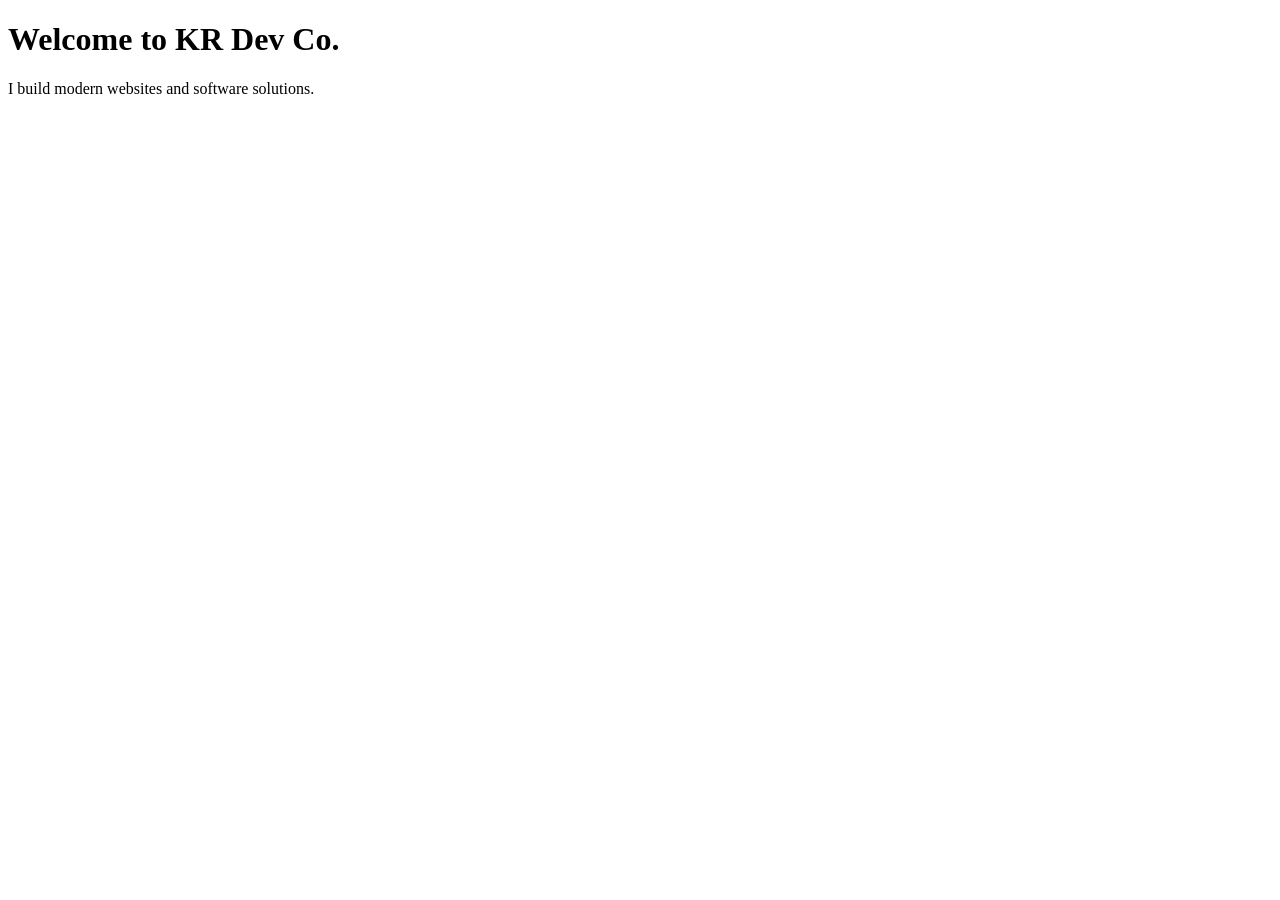
==== index.html @ 8d2459f6 "Add initial HTML structure for KR Dev Co." ====
<!DOCTYPE html>
<html lang="en">
<head>
  <meta charset="UTF-8">
  <title>KR Dev Co.</title>
</head>
<body>
  <h1>Welcome to KR Dev Co.</h1>
  <p>I build modern websites and software solutions.</p>
</body>
</html>
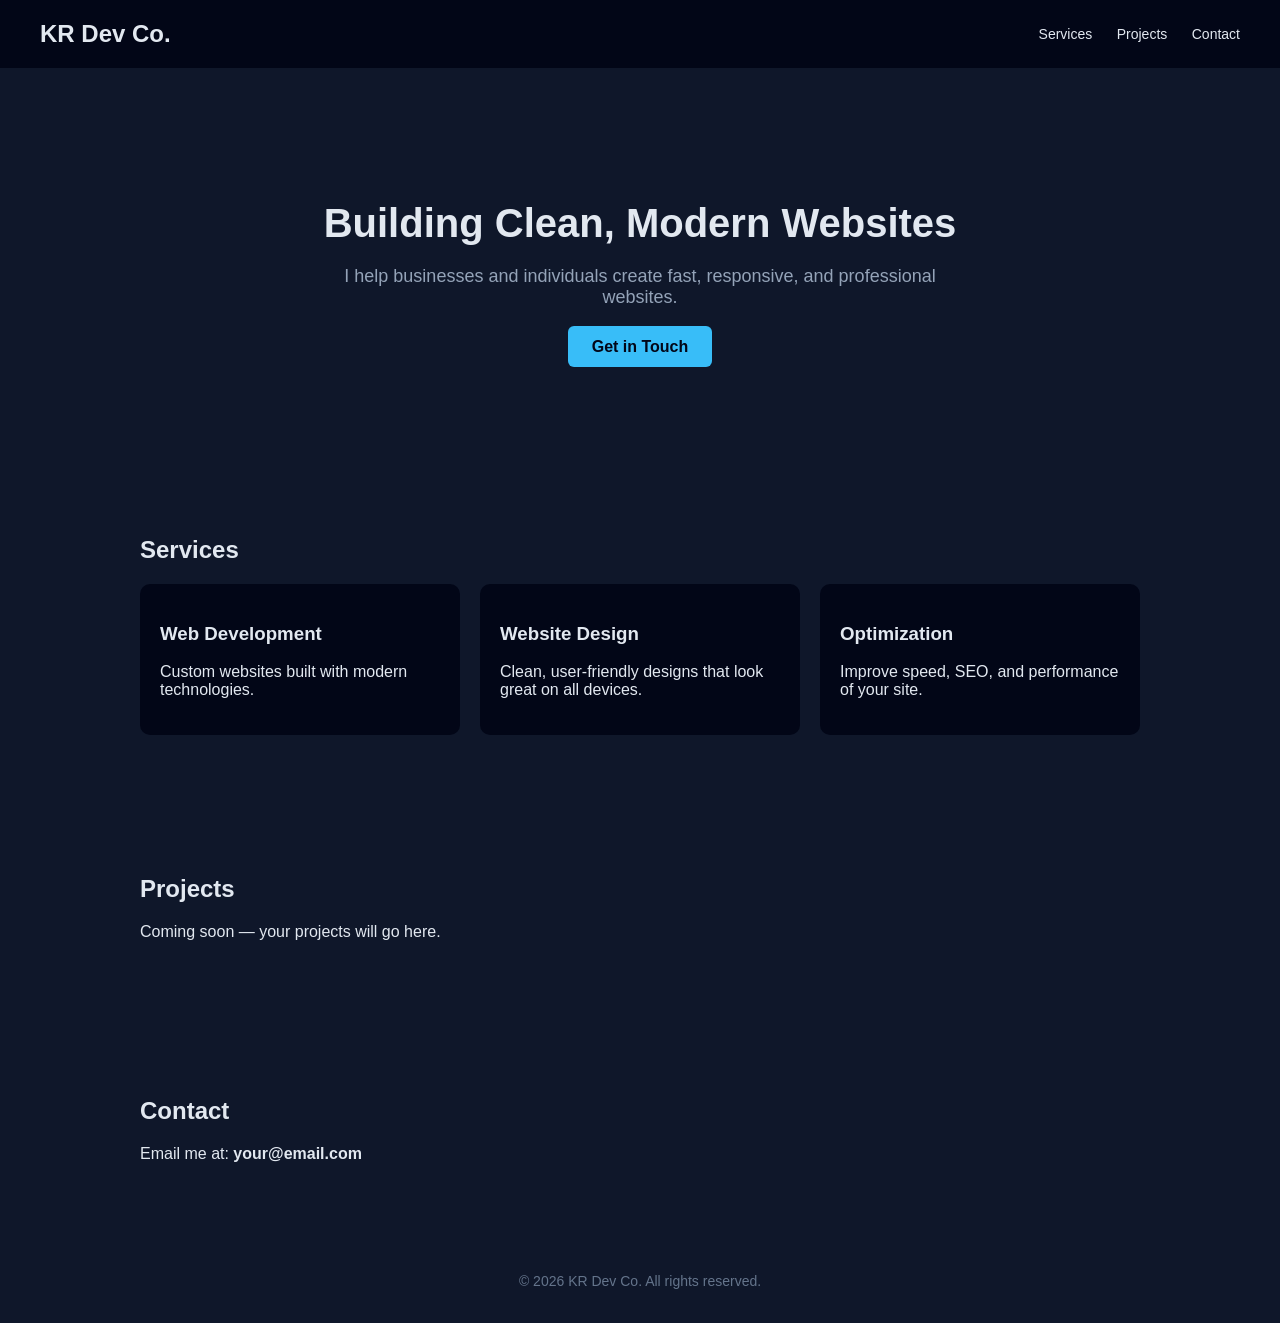
==== commit 3d60a78f: "Refactor index.html structure and styles" ====
--- a/index.html
+++ b/index.html
@@ -1,11 +1,148 @@
 <!DOCTYPE html>
 <html lang="en">
 <head>
-  <meta charset="UTF-8">
+  <meta charset="UTF-8" />
+  <meta name="viewport" content="width=device-width, initial-scale=1.0"/>
   <title>KR Dev Co.</title>
+
+  <style>
+    body {
+      margin: 0;
+      font-family: Arial, sans-serif;
+      background-color: #0f172a;
+      color: #e2e8f0;
+    }
+
+    header {
+      display: flex;
+      justify-content: space-between;
+      align-items: center;
+      padding: 20px 40px;
+      background-color: #020617;
+    }
+
+    header h1 {
+      margin: 0;
+      font-size: 24px;
+    }
+
+    nav a {
+      color: #e2e8f0;
+      margin-left: 20px;
+      text-decoration: none;
+      font-size: 14px;
+    }
+
+    nav a:hover {
+      color: #38bdf8;
+    }
+
+    .hero {
+      text-align: center;
+      padding: 100px 20px;
+    }
+
+    .hero h2 {
+      font-size: 40px;
+      margin-bottom: 20px;
+    }
+
+    .hero p {
+      font-size: 18px;
+      color: #94a3b8;
+      max-width: 600px;
+      margin: 0 auto 30px;
+    }
+
+    .btn {
+      background-color: #38bdf8;
+      color: #020617;
+      padding: 12px 24px;
+      border: none;
+      border-radius: 6px;
+      text-decoration: none;
+      font-weight: bold;
+    }
+
+    .btn:hover {
+      background-color: #0ea5e9;
+    }
+
+    .section {
+      padding: 60px 20px;
+      max-width: 1000px;
+      margin: auto;
+    }
+
+    .services {
+      display: grid;
+      grid-template-columns: repeat(auto-fit, minmax(250px, 1fr));
+      gap: 20px;
+    }
+
+    .card {
+      background-color: #020617;
+      padding: 20px;
+      border-radius: 10px;
+    }
+
+    footer {
+      text-align: center;
+      padding: 20px;
+      color: #64748b;
+      font-size: 14px;
+    }
+  </style>
 </head>
+
 <body>
-  <h1>Welcome to KR Dev Co.</h1>
-  <p>I build modern websites and software solutions.</p>
+
+<header>
+  <h1>KR Dev Co.</h1>
+  <nav>
+    <a href="#services">Services</a>
+    <a href="#projects">Projects</a>
+    <a href="#contact">Contact</a>
+  </nav>
+</header>
+
+<section class="hero">
+  <h2>Building Clean, Modern Websites</h2>
+  <p>I help businesses and individuals create fast, responsive, and professional websites.</p>
+  <a href="#contact" class="btn">Get in Touch</a>
+</section>
+
+<section id="services" class="section">
+  <h2>Services</h2>
+  <div class="services">
+    <div class="card">
+      <h3>Web Development</h3>
+      <p>Custom websites built with modern technologies.</p>
+    </div>
+    <div class="card">
+      <h3>Website Design</h3>
+      <p>Clean, user-friendly designs that look great on all devices.</p>
+    </div>
+    <div class="card">
+      <h3>Optimization</h3>
+      <p>Improve speed, SEO, and performance of your site.</p>
+    </div>
+  </div>
+</section>
+
+<section id="projects" class="section">
+  <h2>Projects</h2>
+  <p>Coming soon — your projects will go here.</p>
+</section>
+
+<section id="contact" class="section">
+  <h2>Contact</h2>
+  <p>Email me at: <strong>your@email.com</strong></p>
+</section>
+
+<footer>
+  <p>© 2026 KR Dev Co. All rights reserved.</p>
+</footer>
+
 </body>
 </html>
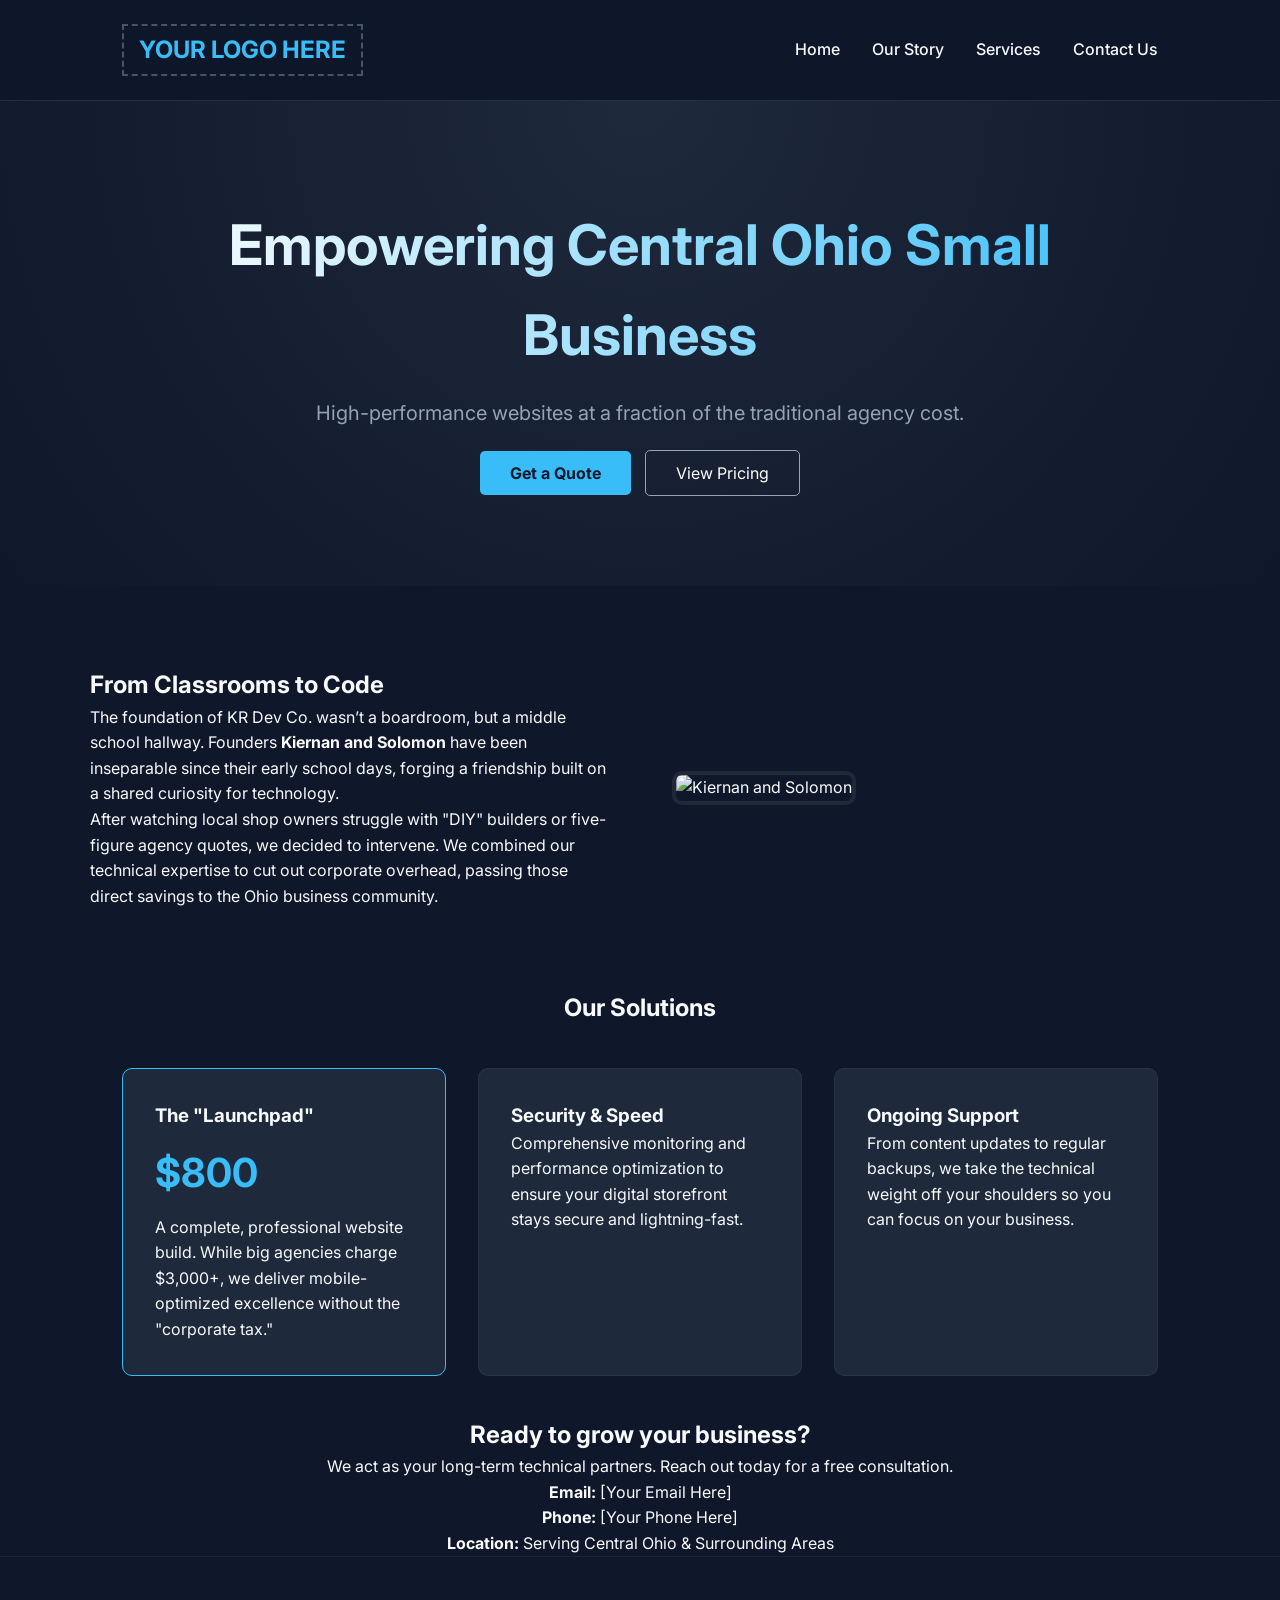
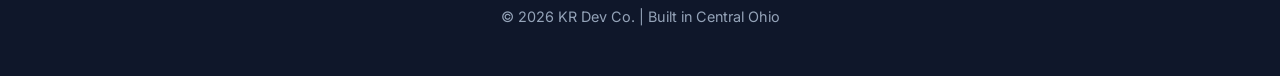
==== commit 9d33e882: "Add files via upload" ====
--- a/index.html
+++ b/index.html
@@ -1,148 +1,90 @@
 <!DOCTYPE html>
 <html lang="en">
 <head>
-  <meta charset="UTF-8" />
-  <meta name="viewport" content="width=device-width, initial-scale=1.0"/>
-  <title>KR Dev Co.</title>
-
-  <style>
-    body {
-      margin: 0;
-      font-family: Arial, sans-serif;
-      background-color: #0f172a;
-      color: #e2e8f0;
-    }
-
-    header {
-      display: flex;
-      justify-content: space-between;
-      align-items: center;
-      padding: 20px 40px;
-      background-color: #020617;
-    }
-
-    header h1 {
-      margin: 0;
-      font-size: 24px;
-    }
-
-    nav a {
-      color: #e2e8f0;
-      margin-left: 20px;
-      text-decoration: none;
-      font-size: 14px;
-    }
-
-    nav a:hover {
-      color: #38bdf8;
-    }
-
-    .hero {
-      text-align: center;
-      padding: 100px 20px;
-    }
-
-    .hero h2 {
-      font-size: 40px;
-      margin-bottom: 20px;
-    }
-
-    .hero p {
-      font-size: 18px;
-      color: #94a3b8;
-      max-width: 600px;
-      margin: 0 auto 30px;
-    }
-
-    .btn {
-      background-color: #38bdf8;
-      color: #020617;
-      padding: 12px 24px;
-      border: none;
-      border-radius: 6px;
-      text-decoration: none;
-      font-weight: bold;
-    }
-
-    .btn:hover {
-      background-color: #0ea5e9;
-    }
-
-    .section {
-      padding: 60px 20px;
-      max-width: 1000px;
-      margin: auto;
-    }
-
-    .services {
-      display: grid;
-      grid-template-columns: repeat(auto-fit, minmax(250px, 1fr));
-      gap: 20px;
-    }
-
-    .card {
-      background-color: #020617;
-      padding: 20px;
-      border-radius: 10px;
-    }
-
-    footer {
-      text-align: center;
-      padding: 20px;
-      color: #64748b;
-      font-size: 14px;
-    }
-  </style>
+    <meta charset="UTF-8">
+    <meta name="viewport" content="width=device-width, initial-scale=1.0">
+    <title>KR Dev Co. | Affordable Web Excellence</title>
+    <link rel="stylesheet" href="style.css">
+    <link href="https://fonts.googleapis.com/css2?family=Inter:wght@300;400;600;700&display=swap" rel="stylesheet">
 </head>
-
 <body>
 
-<header>
-  <h1>KR Dev Co.</h1>
-  <nav>
-    <a href="#services">Services</a>
-    <a href="#projects">Projects</a>
-    <a href="#contact">Contact</a>
-  </nav>
-</header>
+    <nav>
+        <div class="container nav-flex">
+            <div class="logo-placeholder">YOUR LOGO HERE</div>
+            <ul class="nav-links">
+                <li><a href="#home">Home</a></li>
+                <li><a href="#about">Our Story</a></li>
+                <li><a href="#services">Services</a></li>
+                <li><a href="#contact" class="btn-small">Contact Us</a></li>
+            </ul>
+        </div>
+    </nav>
 
-<section class="hero">
-  <h2>Building Clean, Modern Websites</h2>
-  <p>I help businesses and individuals create fast, responsive, and professional websites.</p>
-  <a href="#contact" class="btn">Get in Touch</a>
-</section>
+    <header id="home" class="hero">
+        <div class="container">
+            <h1>Empowering Central Ohio Small Business</h1>
+            <p class="tagline">High-performance websites at a fraction of the traditional agency cost.</p>
+            <div class="hero-btns">
+                <a href="#contact" class="btn-primary">Get a Quote</a>
+                <a href="#services" class="btn-secondary">View Pricing</a>
+            </div>
+        </div>
+    </header>
 
-<section id="services" class="section">
-  <h2>Services</h2>
-  <div class="services">
-    <div class="card">
-      <h3>Web Development</h3>
-      <p>Custom websites built with modern technologies.</p>
-    </div>
-    <div class="card">
-      <h3>Website Design</h3>
-      <p>Clean, user-friendly designs that look great on all devices.</p>
-    </div>
-    <div class="card">
-      <h3>Optimization</h3>
-      <p>Improve speed, SEO, and performance of your site.</p>
-    </div>
-  </div>
-</section>
+    <section id="about" class="about-section">
+        <div class="container grid-2">
+            <div class="about-text">
+                <h2>From Classrooms to Code</h2>
+                <p>The foundation of KR Dev Co. wasn’t a boardroom, but a middle school hallway. Founders <strong>Kiernan and Solomon</strong> have been inseparable since their early school days, forging a friendship built on a shared curiosity for technology.</p>
+                <p>After watching local shop owners struggle with "DIY" builders or five-figure agency quotes, we decided to intervene. We combined our technical expertise to cut out corporate overhead, passing those direct savings to the Ohio business community.</p>
+            </div>
+            <div class="about-image">
+                <div class="image-frame">
+                    <img src="https://via.placeholder.com/500x350?text=Kiernan+and+Solomon" alt="Kiernan and Solomon">
+                </div>
+            </div>
+        </div>
+    </section>
 
-<section id="projects" class="section">
-  <h2>Projects</h2>
-  <p>Coming soon — your projects will go here.</p>
-</section>
+    <section id="services" class="services">
+        <div class="container">
+            <h2 class="text-center">Our Solutions</h2>
+            <div class="grid-3">
+                <div class="card highlight">
+                    <h3>The "Launchpad"</h3>
+                    <div class="price">$800</div>
+                    <p>A complete, professional website build. While big agencies charge $3,000+, we deliver mobile-optimized excellence without the "corporate tax."</p>
+                </div>
+                <div class="card">
+                    <h3>Security & Speed</h3>
+                    <p>Comprehensive monitoring and performance optimization to ensure your digital storefront stays secure and lightning-fast.</p>
+                </div>
+                <div class="card">
+                    <h3>Ongoing Support</h3>
+                    <p>From content updates to regular backups, we take the technical weight off your shoulders so you can focus on your business.</p>
+                </div>
+            </div>
+        </div>
+    </section>
 
-<section id="contact" class="section">
-  <h2>Contact</h2>
-  <p>Email me at: <strong>your@email.com</strong></p>
-</section>
+    <section id="contact" class="contact">
+        <div class="container text-center">
+            <h2>Ready to grow your business?</h2>
+            <p>We act as your long-term technical partners. Reach out today for a free consultation.</p>
+            <div class="contact-info">
+                <p><strong>Email:</strong> [Your Email Here]</p>
+                <p><strong>Phone:</strong> [Your Phone Here]</p>
+                <p><strong>Location:</strong> Serving Central Ohio & Surrounding Areas</p>
+            </div>
+        </div>
+    </section>
 
-<footer>
-  <p>© 2026 KR Dev Co. All rights reserved.</p>
-</footer>
+    <footer>
+        <div class="container">
+            <p>&copy; 2026 KR Dev Co. | Built in Central Ohio</p>
+        </div>
+    </footer>
 
 </body>
-</html>
+</html>
--- a/style.css
+++ b/style.css
@@ -0,0 +1,169 @@
+/* Custom Properties for easy color changes */
+:root {
+    --primary-blue: #1e293b;
+    --accent-blue: #38bdf8;
+    --dark-bg: #0f172a;
+    --light-gray: #f8fafc;
+    --text-gray: #94a3b8;
+    --white: #ffffff;
+}
+
+* {
+    margin: 0;
+    padding: 0;
+    box-sizing: border-box;
+}
+
+body {
+    font-family: 'Inter', sans-serif;
+    line-height: 1.6;
+    color: var(--light-gray);
+    background-color: var(--dark-bg);
+}
+
+.container {
+    max-width: 1100px;
+    margin: 0 auto;
+    padding: 0 2rem;
+}
+
+/* Navigation */
+nav {
+    background: rgba(15, 23, 42, 0.95);
+    padding: 1.5rem 0;
+    position: sticky;
+    top: 0;
+    z-index: 1000;
+    border-bottom: 1px solid rgba(255,255,255,0.1);
+}
+
+.nav-flex {
+    display: flex;
+    justify-content: space-between;
+    align-items: center;
+}
+
+.logo-placeholder {
+    font-weight: 700;
+    font-size: 1.5rem;
+    color: var(--accent-blue);
+    border: 2px dashed #475569;
+    padding: 5px 15px;
+}
+
+.nav-links {
+    display: flex;
+    list-style: none;
+    gap: 2rem;
+}
+
+.nav-links a {
+    text-decoration: none;
+    color: var(--light-gray);
+    font-weight: 500;
+    transition: color 0.3s;
+}
+
+.nav-links a:hover {
+    color: var(--accent-blue);
+}
+
+/* Hero Section */
+.hero {
+    padding: 100px 0;
+    text-align: center;
+    background: radial-gradient(circle at top, #1e293b 0%, #0f172a 100%);
+}
+
+.hero h1 {
+    font-size: 3.5rem;
+    margin-bottom: 1rem;
+    background: linear-gradient(to right, #fff, #38bdf8);
+    -webkit-background-clip: text;
+    -webkit-text-fill-color: transparent;
+}
+
+.tagline {
+    font-size: 1.25rem;
+    color: var(--text-gray);
+    margin-bottom: 2rem;
+}
+
+/* Buttons */
+.btn-primary {
+    background: var(--accent-blue);
+    color: var(--dark-bg);
+    padding: 12px 30px;
+    border-radius: 5px;
+    text-decoration: none;
+    font-weight: 700;
+    margin-right: 10px;
+}
+
+.btn-secondary {
+    border: 1px solid var(--text-gray);
+    color: var(--white);
+    padding: 12px 30px;
+    border-radius: 5px;
+    text-decoration: none;
+}
+
+/* Layout Grids */
+.grid-2 {
+    display: grid;
+    grid-template-columns: 1fr 1fr;
+    gap: 4rem;
+    align-items: center;
+    padding: 80px 0;
+}
+
+.grid-3 {
+    display: grid;
+    grid-template-columns: repeat(auto-fit, minmax(300px, 1fr));
+    gap: 2rem;
+    padding: 40px 0;
+}
+
+/* Cards */
+.card {
+    background: var(--primary-blue);
+    padding: 2rem;
+    border-radius: 10px;
+    border: 1px solid rgba(255,255,255,0.05);
+}
+
+.card.highlight {
+    border: 1px solid var(--accent-blue);
+}
+
+.price {
+    font-size: 2.5rem;
+    font-weight: 700;
+    color: var(--accent-blue);
+    margin: 10px 0;
+}
+
+/* Image Frame */
+.image-frame img {
+    width: 100%;
+    border-radius: 10px;
+    filter: grayscale(20%);
+    border: 4px solid var(--primary-blue);
+}
+
+.text-center { text-align: center; }
+
+/* Responsive */
+@media (max-width: 768px) {
+    .grid-2 { grid-template-columns: 1fr; }
+    .hero h1 { font-size: 2.5rem; }
+    .nav-links { display: none; }
+}
+
+footer {
+    padding: 3rem 0;
+    text-align: center;
+    border-top: 1px solid rgba(255,255,255,0.05);
+    font-size: 0.9rem;
+    color: var(--text-gray);
+}
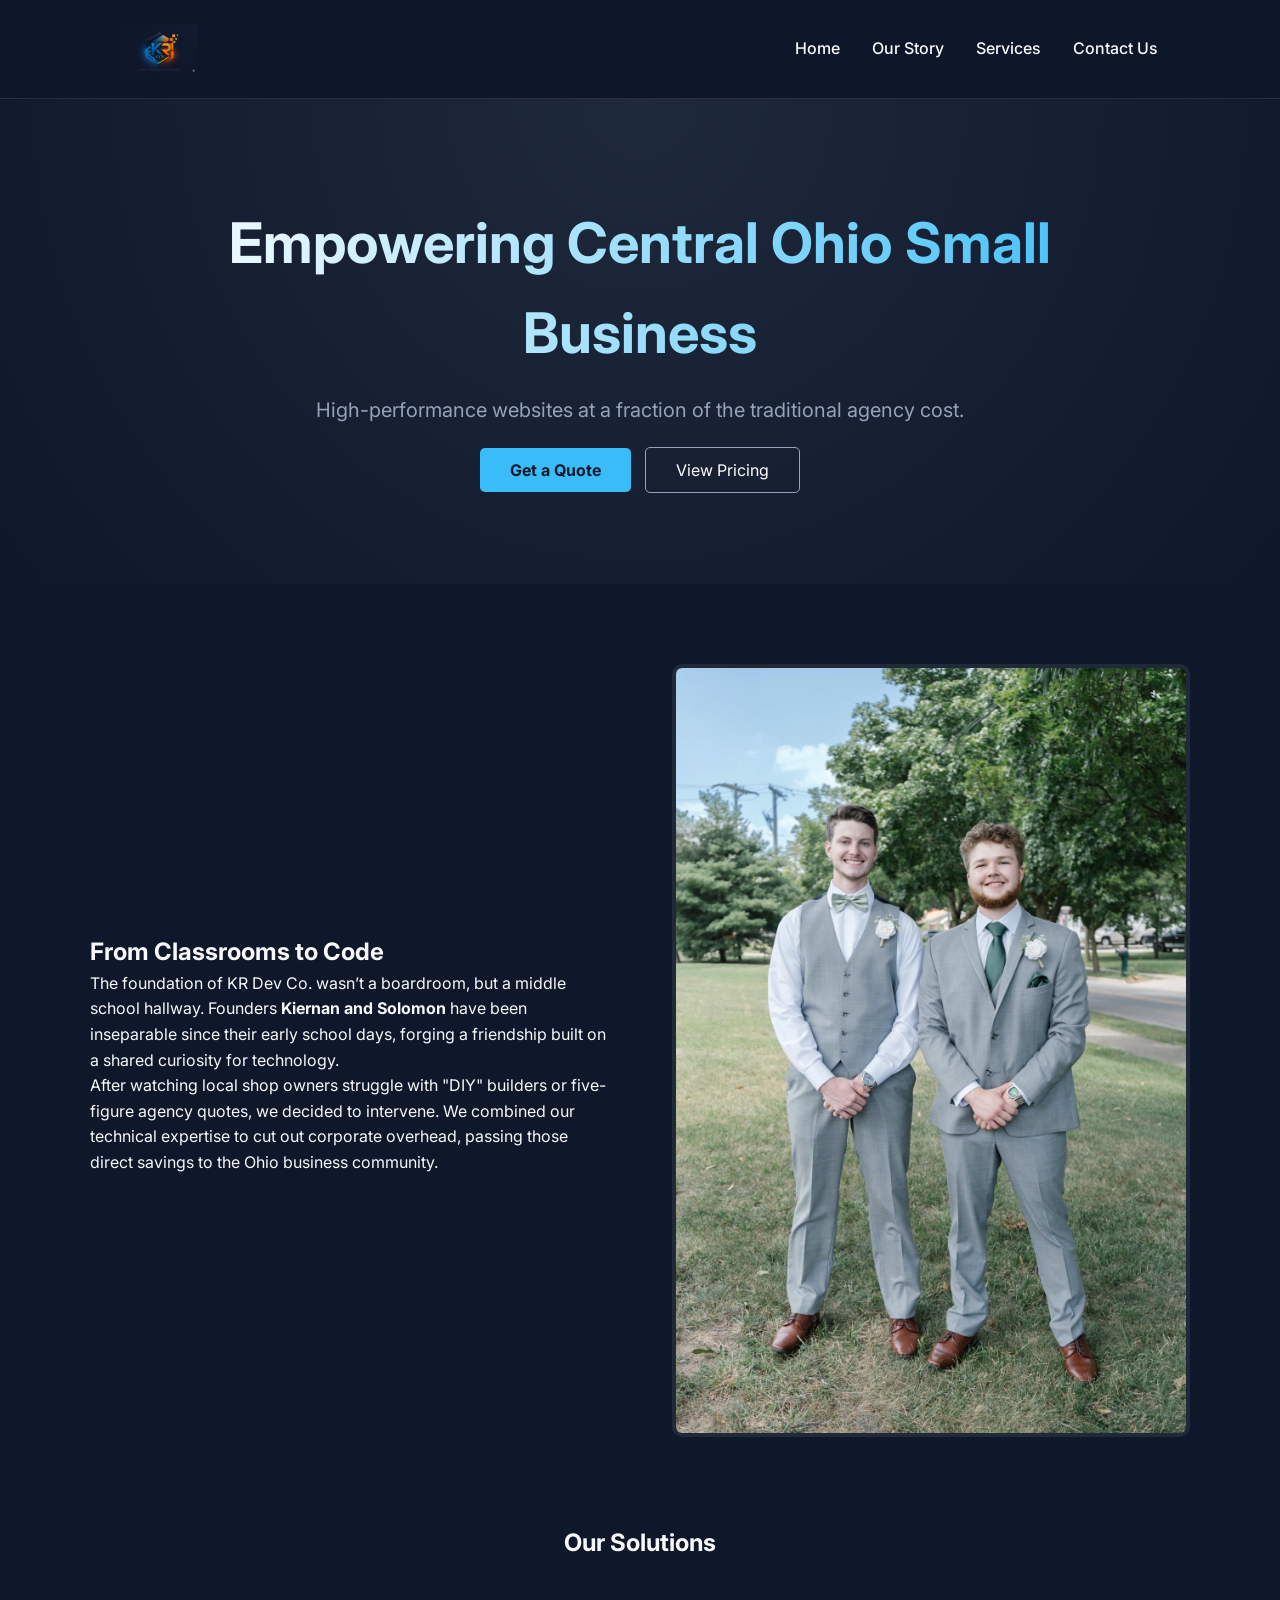
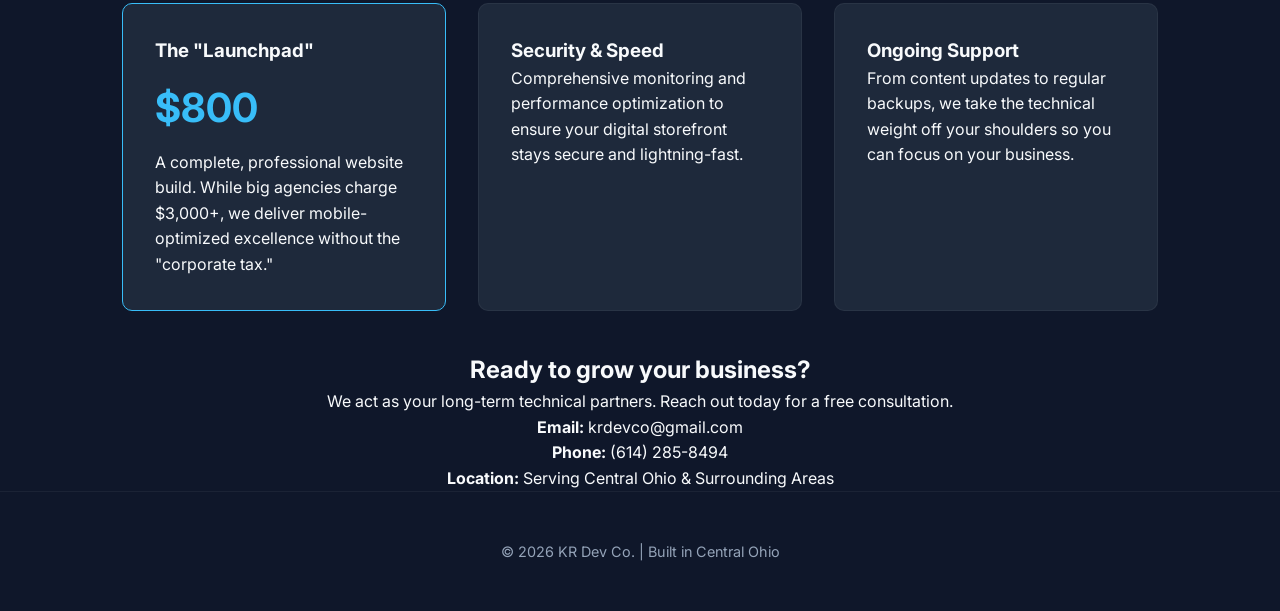
==== commit d78a9a9a: "Add files via upload" ====
--- a/index.html
+++ b/index.html
@@ -11,7 +11,7 @@
 
     <nav>
         <div class="container nav-flex">
-            <div class="logo-placeholder">YOUR LOGO HERE</div>
+            <img src="logo.jpg" alt="KR Dev Co. Logo" style="height: 50px;">
             <ul class="nav-links">
                 <li><a href="#home">Home</a></li>
                 <li><a href="#about">Our Story</a></li>
@@ -41,7 +41,7 @@
             </div>
             <div class="about-image">
                 <div class="image-frame">
-                    <img src="https://via.placeholder.com/500x350?text=Kiernan+and+Solomon" alt="Kiernan and Solomon">
+                    <img src="founders.jpg" alt="Kiernan and Solomon - KR Dev Co. Founders">
                 </div>
             </div>
         </div>
@@ -73,8 +73,8 @@
             <h2>Ready to grow your business?</h2>
             <p>We act as your long-term technical partners. Reach out today for a free consultation.</p>
             <div class="contact-info">
-                <p><strong>Email:</strong> [Your Email Here]</p>
-                <p><strong>Phone:</strong> [Your Phone Here]</p>
+                <p><strong>Email:</strong> krdevco@gmail.com</p>
+                <p><strong>Phone:</strong> (614) 285-8494</p>
                 <p><strong>Location:</strong> Serving Central Ohio & Surrounding Areas</p>
             </div>
         </div>
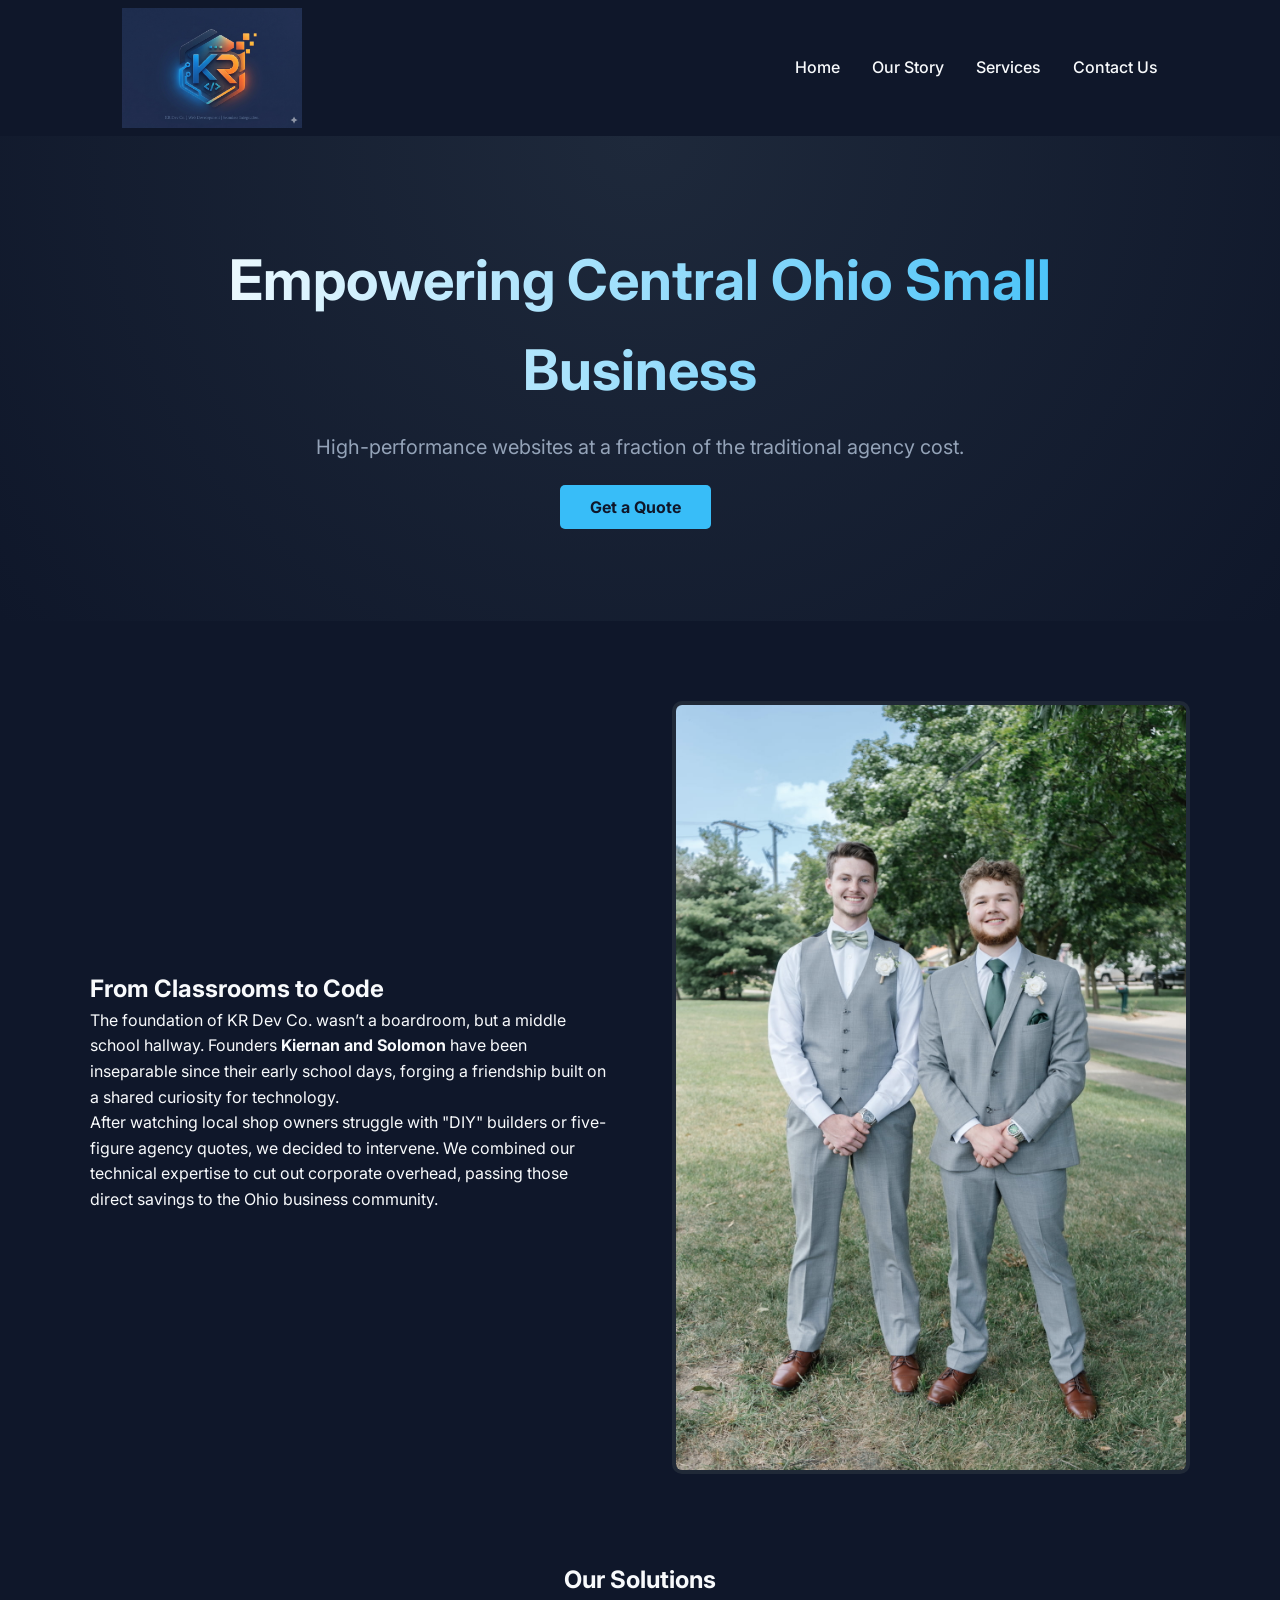
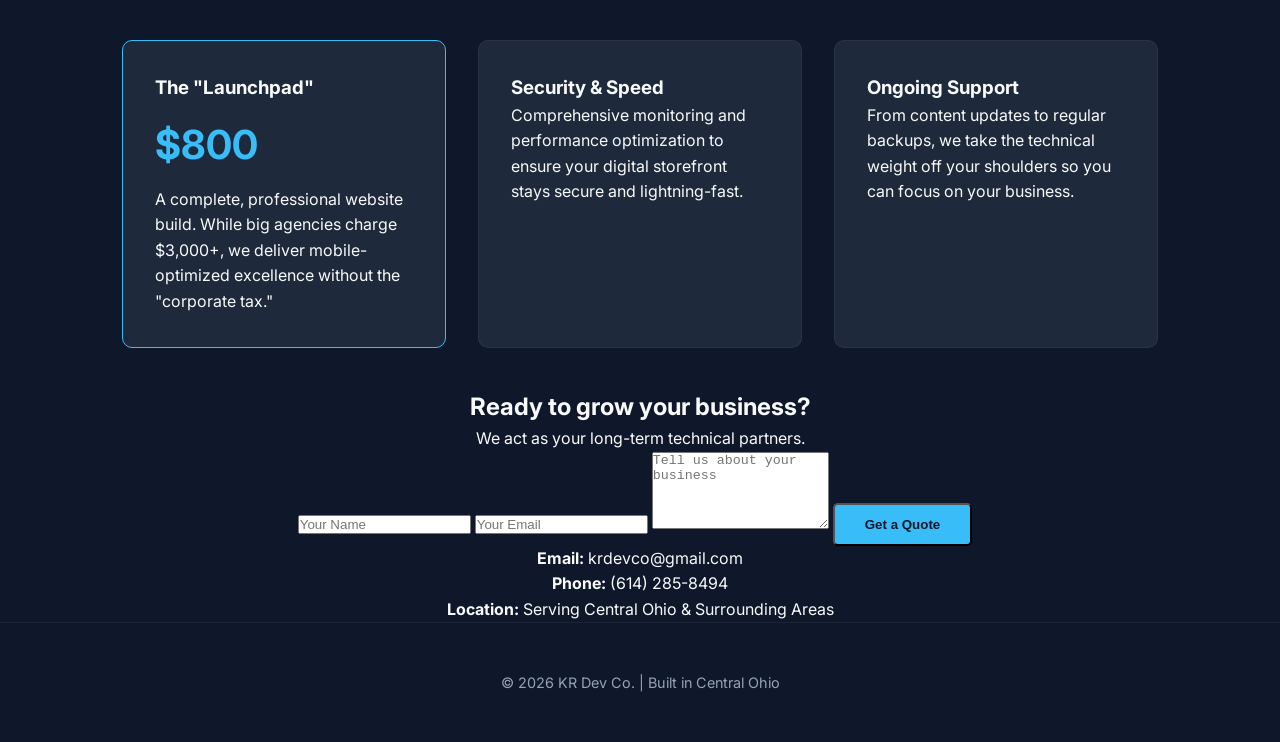
==== commit d887cd5e: "Add files via upload" ====
--- a/index.html
+++ b/index.html
@@ -27,7 +27,6 @@
             <p class="tagline">High-performance websites at a fraction of the traditional agency cost.</p>
             <div class="hero-btns">
                 <a href="#contact" class="btn-primary">Get a Quote</a>
-                <a href="#services" class="btn-secondary">View Pricing</a>
             </div>
         </div>
     </header>
@@ -71,7 +70,26 @@
     <section id="contact" class="contact">
         <div class="container text-center">
             <h2>Ready to grow your business?</h2>
-            <p>We act as your long-term technical partners. Reach out today for a free consultation.</p>
+            <p>We act as your long-term technical partners. </p>
+            <form id="contact-form" action="process.php" method="POST" class="contact-form">
+                <input type="text" name="name" placeholder="Your Name" required>
+                <input type="email" name="email" placeholder="Your Email" required>
+                <textarea name="message" rows="5" placeholder="Tell us about your business" required></textarea>
+                <button type="submit" class="btn-primary">Get a Quote</button>
+            </form>
+            
+            <div id="success-message" class="alert alert-success" style="display: none;">
+                Thank you! A quote is on the way.
+            </div>
+
+            <script>
+            document.getElementById("contact-form").addEventListener("submit", function(event) {
+                event.preventDefault(); // Prevents page reload
+                this.style.display = "none"; // Optional: hide the form
+                document.getElementById("success-message").style.display = "block"; // Show message
+                });
+            </script>
+
             <div class="contact-info">
                 <p><strong>Email:</strong> krdevco@gmail.com</p>
                 <p><strong>Phone:</strong> (614) 285-8494</p>
--- a/style.css
+++ b/style.css
@@ -28,14 +28,29 @@
 }
 
 /* Navigation */
+/* FORCE THE NAV BACKGROUND */
 nav {
-    background: rgba(15, 23, 42, 0.95);
-    padding: 1.5rem 0;
+    background-color: #0f172a !important; /* Matches your techy theme */
+    padding: 10px 0;
     position: sticky;
     top: 0;
     z-index: 1000;
-    border-bottom: 1px solid rgba(255,255,255,0.1);
 }
+
+/* THE LOGO FIX */
+.nav-flex img {
+    height: 120px !important; /* Increase this to 150px if still too small */
+    width: auto;
+    display: block;
+    
+    /* THE SEAMLESS TRICK: This blends the edges of the JPG */
+    mix-blend-mode: screen; 
+    
+    /* Alternative if 'screen' makes it look weird: */
+    /* filter: drop-shadow(0 0 10px #0f172a); */
+}
+
+/* Remove any old logo-placeholder or nav img code to avoid conflict */
 
 .nav-flex {
     display: flex;
@@ -43,12 +58,22 @@
     align-items: center;
 }
 
-.logo-placeholder {
-    font-weight: 700;
-    font-size: 1.5rem;
-    color: var(--accent-blue);
-    border: 2px dashed #475569;
-    padding: 5px 15px;
+/* This targets the logo specifically */
+nav img {
+    height: 80px; /* Increase this number to make the logo larger */
+    width: auto;  /* Keeps the proportions correct */
+    display: block;
+    transition: transform 0.3s ease;
+}
+
+/* Optional: Adds a slight "pop" when hovered */
+nav img:hover {
+    transform: scale(1.05);
+}
+
+/* Adjust the nav padding if the logo feels "cramped" */
+nav {
+    padding: 0.5rem 0; /* Reducing vertical padding gives the logo more room */
 }
 
 .nav-links {
